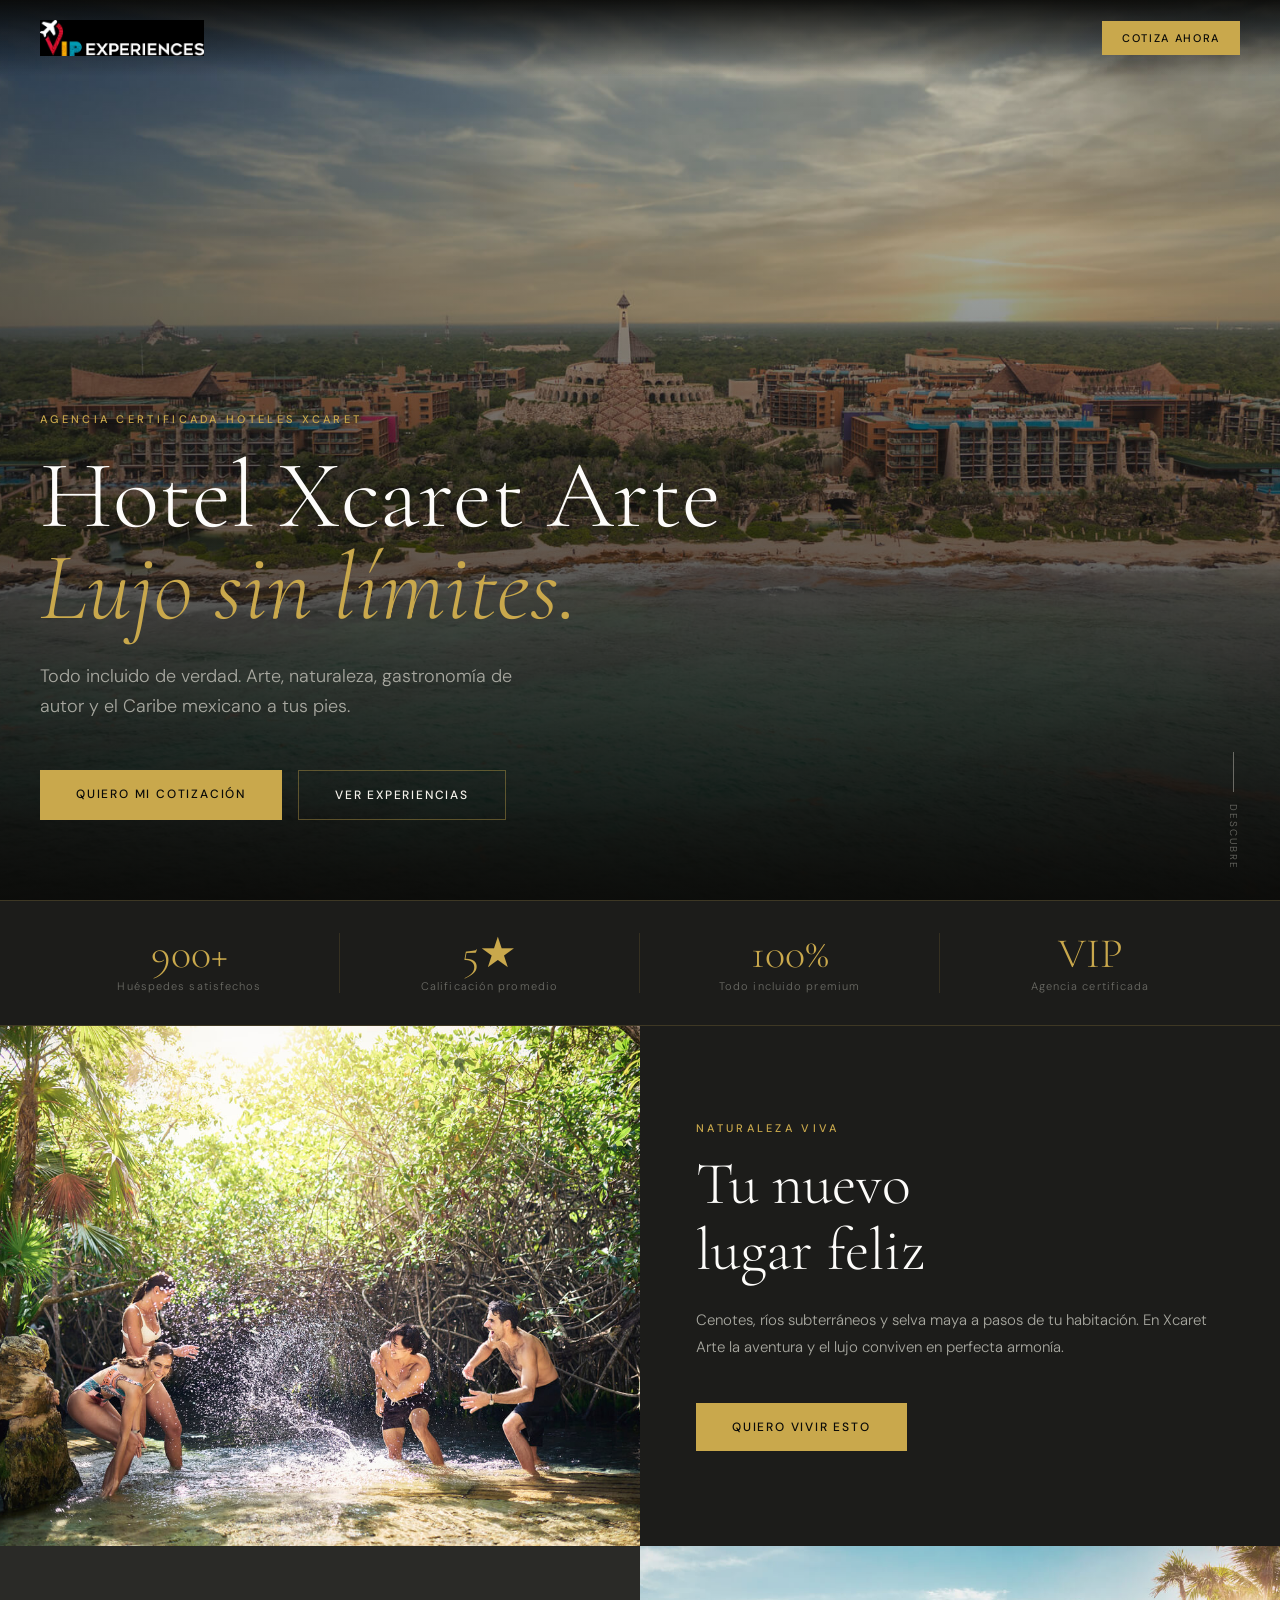
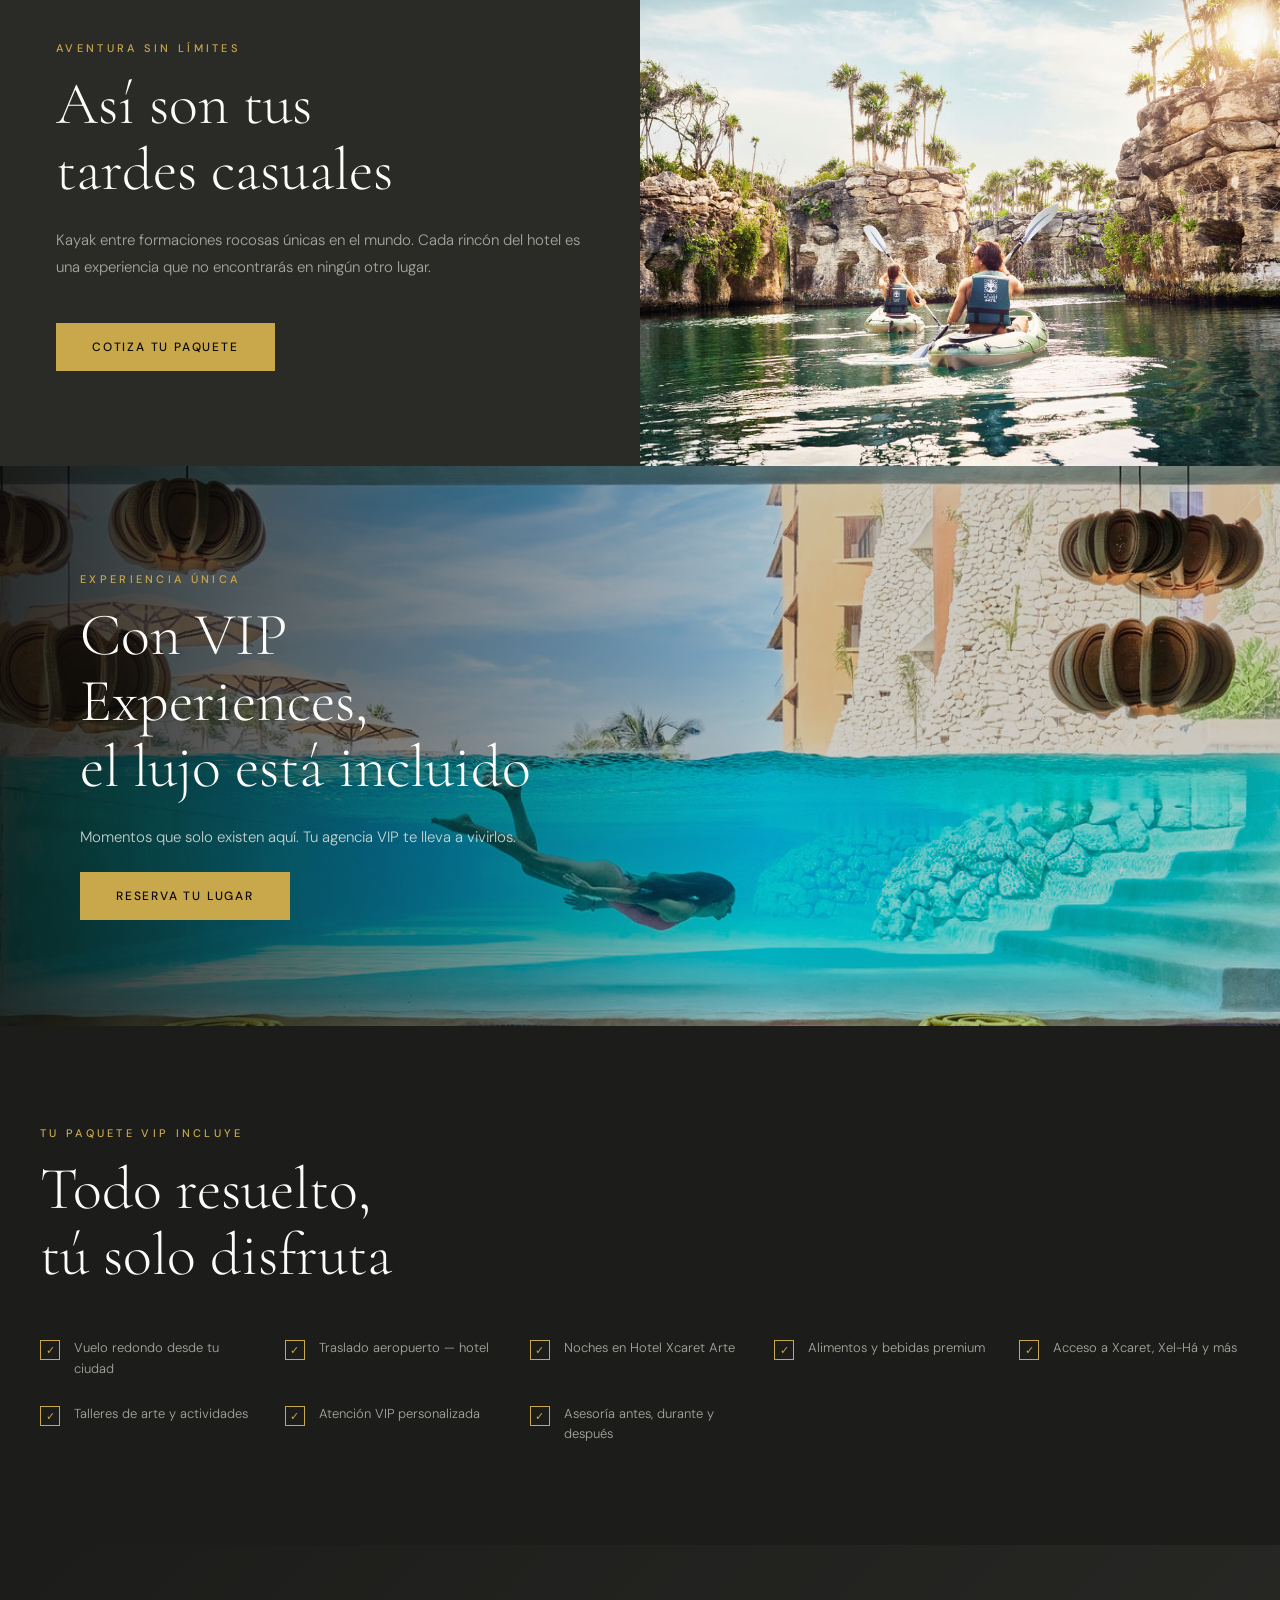
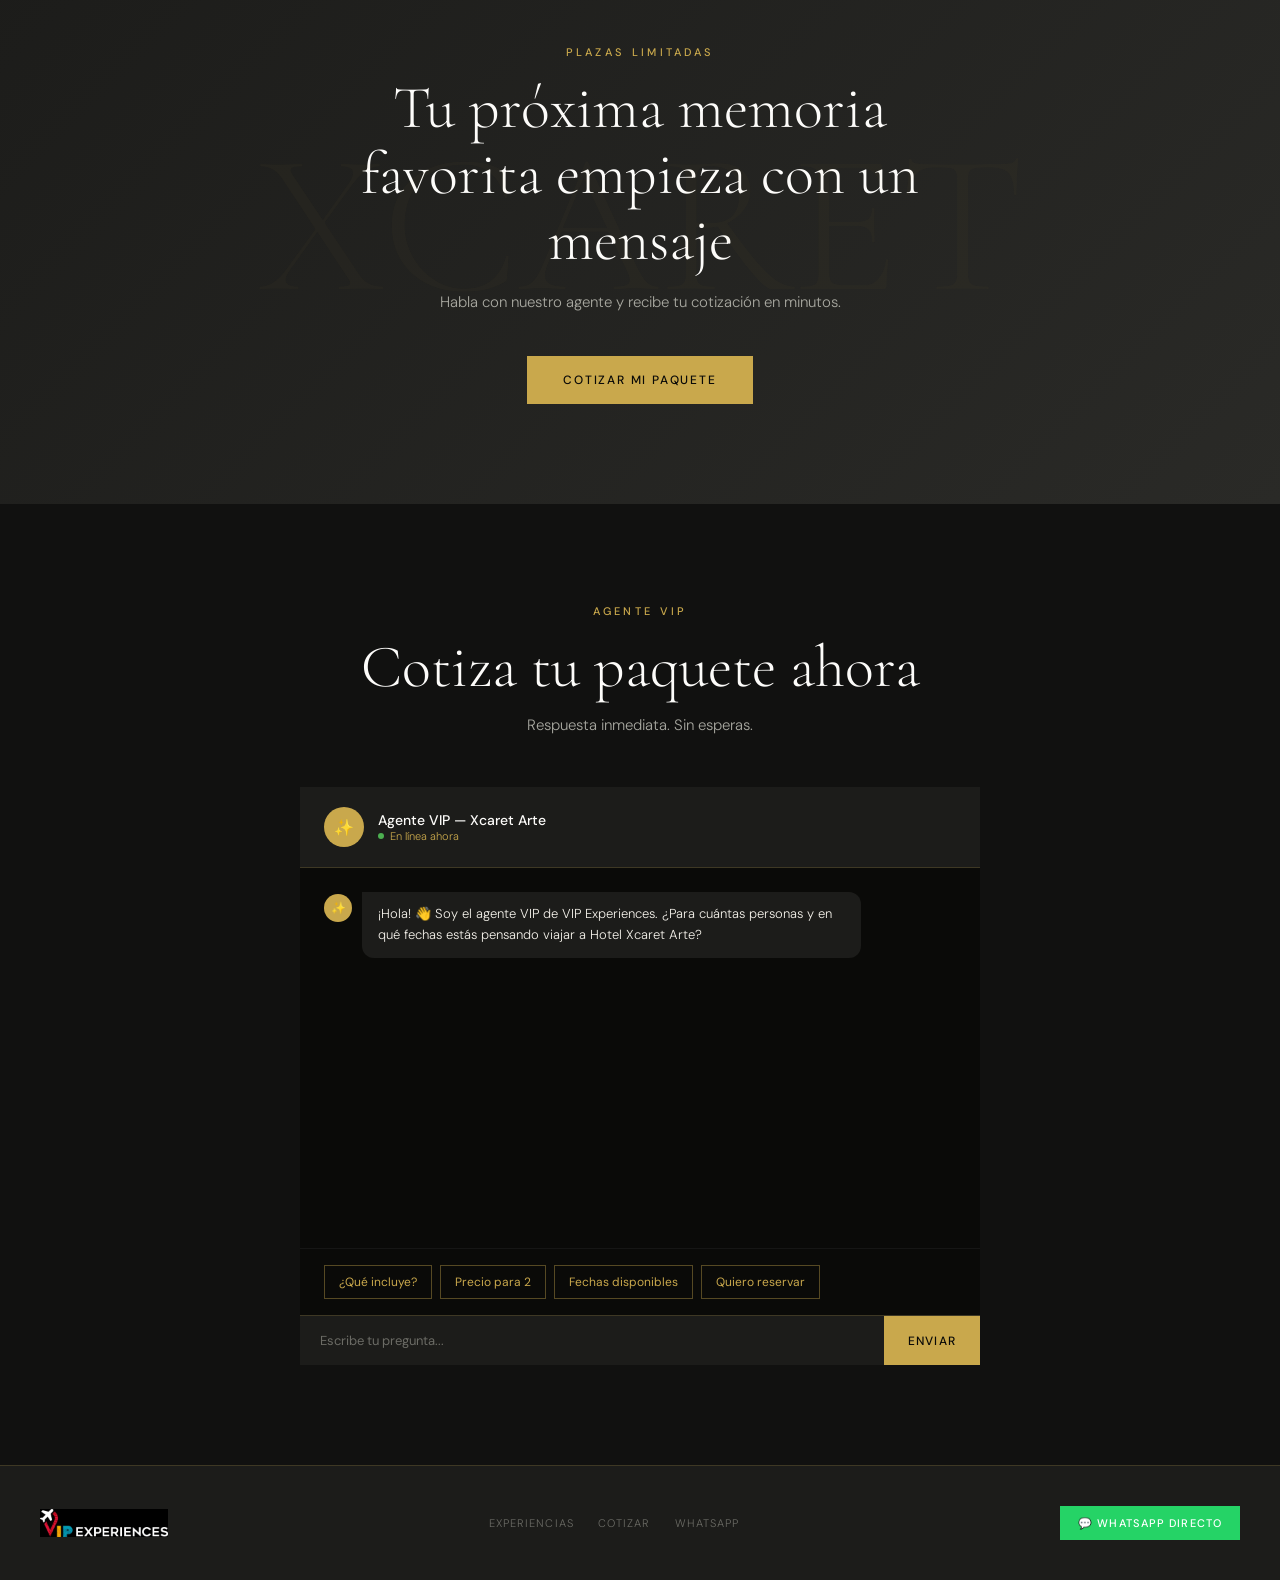
==== xcaret-arte-landing.html @ 314c7912 "Add files via upload" ====
<!DOCTYPE html>
<html lang="es">
<head>
<meta charset="UTF-8">
<meta name="viewport" content="width=device-width, initial-scale=1.0">
<title>Hotel Xcaret Arte — VIP Experiences</title>
<link href="https://fonts.googleapis.com/css2?family=Cormorant+Garamond:ital,wght@0,300;0,400;0,600;1,300;1,400&family=DM+Sans:wght@300;400;500&display=swap" rel="stylesheet">
<style>
  :root {
    --gold:#C9A84C; --gold-light:#E8D5A3; --obsidian:#0A0A08;
    --ink:#111110; --stone:#1C1C1A; --ash:#2A2A27;
    --fog:#6B6B65; --mist:#A8A8A0; --cream:#F5F2EB; --white:#FDFCFA;
  }
  *{margin:0;padding:0;box-sizing:border-box;}
  html{scroll-behavior:smooth;}
  body{background:var(--obsidian);color:var(--cream);font-family:'DM Sans',sans-serif;font-weight:300;overflow-x:hidden;}

  nav{position:fixed;top:0;left:0;right:0;z-index:100;display:flex;align-items:center;justify-content:space-between;padding:20px 40px;background:linear-gradient(to bottom,rgba(10,10,8,0.95),transparent);}
  .nav-cta{font-size:11px;font-weight:500;letter-spacing:0.15em;text-transform:uppercase;color:var(--obsidian);background:var(--gold);padding:10px 20px;border:none;cursor:pointer;transition:all 0.3s;text-decoration:none;display:inline-block;}
  .nav-cta:hover{background:var(--gold-light);}

  /* HERO — Hero.jpg */
  .hero{
    min-height:100vh;display:flex;flex-direction:column;justify-content:flex-end;
    padding:0 40px 80px;position:relative;overflow:hidden;
    background:linear-gradient(to top,rgba(10,10,8,0.97) 0%,rgba(10,10,8,0.45) 55%,rgba(10,10,8,0.15) 100%),
    url('[data-uri]') center/cover no-repeat;
  }
  .hero-eyebrow{font-size:11px;font-weight:500;letter-spacing:0.3em;text-transform:uppercase;color:var(--gold);margin-bottom:24px;opacity:0;animation:fadeUp 1s 0.3s forwards;}
  .hero-title{font-family:'Cormorant Garamond',serif;font-size:clamp(52px,9vw,96px);font-weight:300;line-height:0.95;color:var(--white);opacity:0;animation:fadeUp 1s 0.5s forwards;}
  .hero-title em{font-style:italic;color:var(--gold);display:block;}
  .hero-subtitle{font-size:clamp(14px,2vw,18px);font-weight:300;color:var(--mist);max-width:480px;line-height:1.7;margin:28px 0 48px;opacity:0;animation:fadeUp 1s 0.7s forwards;}
  .hero-actions{display:flex;gap:16px;flex-wrap:wrap;opacity:0;animation:fadeUp 1s 0.9s forwards;}
  .btn-primary{background:var(--gold);color:var(--obsidian);padding:16px 36px;font-size:12px;font-weight:500;letter-spacing:0.15em;text-transform:uppercase;border:none;cursor:pointer;transition:all 0.3s;text-decoration:none;display:inline-block;}
  .btn-primary:hover{background:var(--gold-light);transform:translateY(-2px);}
  .btn-ghost{background:transparent;color:var(--cream);padding:16px 36px;font-size:12px;font-weight:500;letter-spacing:0.15em;text-transform:uppercase;border:1px solid rgba(201,168,76,0.4);cursor:pointer;transition:all 0.3s;text-decoration:none;display:inline-block;}
  .btn-ghost:hover{border-color:var(--gold);color:var(--gold);}
  .hero-scroll{position:absolute;bottom:30px;right:40px;font-size:10px;letter-spacing:0.2em;text-transform:uppercase;color:var(--fog);writing-mode:vertical-rl;display:flex;align-items:center;gap:12px;}
  .hero-scroll::before{content:'';width:1px;height:40px;background:var(--fog);animation:scrollLine 2s ease-in-out infinite;}

  /* STATS */
  .stats-bar{background:var(--stone);border-top:1px solid rgba(201,168,76,0.2);border-bottom:1px solid rgba(201,168,76,0.2);padding:32px 40px;display:grid;grid-template-columns:repeat(4,1fr);}
  .stat-item{text-align:center;padding:0 20px;border-right:1px solid rgba(201,168,76,0.15);}
  .stat-item:last-child{border-right:none;}
  .stat-num{font-family:'Cormorant Garamond',serif;font-size:42px;font-weight:300;color:var(--gold);line-height:1;}
  .stat-label{font-size:11px;color:var(--fog);letter-spacing:0.1em;margin-top:4px;}

  /* SECTIONS */
  section{padding:100px 40px;}
  .section-eyebrow{font-size:11px;font-weight:500;letter-spacing:0.3em;text-transform:uppercase;color:var(--gold);margin-bottom:16px;}
  .section-title{font-family:'Cormorant Garamond',serif;font-size:clamp(36px,5vw,60px);font-weight:300;line-height:1.1;color:var(--white);margin-bottom:24px;}
  .section-body{font-size:15px;color:var(--mist);line-height:1.8;max-width:560px;}

  /* SECCIÓN 1 — amigos cenote: foto izquierda, texto derecha */
  .split-section{display:grid;grid-template-columns:1fr 1fr;gap:0;min-height:520px;}
  .split-img{overflow:hidden;}
  .split-img img{width:100%;height:100%;object-fit:cover;display:block;transition:transform 0.6s;}
  .split-img:hover img{transform:scale(1.03);}
  .split-text{background:var(--stone);display:flex;flex-direction:column;justify-content:center;padding:60px 56px;}
  .split-text.right{background:var(--ash);}

  /* SECCIÓN 2 — kayak: foto derecha, texto izquierda */
  /* SECCIÓN 3 — alberca submarina: foto full width con overlay */
  .full-photo{position:relative;height:560px;overflow:hidden;}
  .full-photo img{width:100%;height:100%;object-fit:cover;display:block;}
  .full-photo-overlay{position:absolute;inset:0;background:linear-gradient(to right,rgba(10,10,8,0.85) 0%,rgba(10,10,8,0.2) 60%);display:flex;align-items:center;padding:0 80px;}
  .full-photo-content{max-width:500px;}

  /* INCLUYE */
  .include-section{background:var(--stone);}
  .include-grid{display:grid;grid-template-columns:repeat(auto-fit,minmax(200px,1fr));gap:24px;margin-top:50px;}
  .include-item{display:flex;align-items:flex-start;gap:14px;}
  .include-check{width:20px;height:20px;min-width:20px;border:1px solid var(--gold);display:flex;align-items:center;justify-content:center;margin-top:2px;}
  .include-check::after{content:'✓';font-size:11px;color:var(--gold);}
  .include-text{font-size:13px;color:var(--mist);line-height:1.6;}

  /* CTA */
  .cta-section{text-align:center;background:linear-gradient(135deg,var(--stone),var(--ash));position:relative;overflow:hidden;}
  .cta-section::before{content:'XCARET';position:absolute;top:50%;left:50%;transform:translate(-50%,-50%);font-family:'Cormorant Garamond',serif;font-size:200px;font-weight:300;color:rgba(201,168,76,0.03);white-space:nowrap;pointer-events:none;}

  /* CHAT */
  .chat-section{background:var(--ink);}
  .chat-container{max-width:680px;margin:0 auto;}
  .chat-header{display:flex;align-items:center;gap:14px;padding:20px 24px;background:var(--stone);border-bottom:1px solid rgba(201,168,76,0.2);}
  .chat-avatar{width:40px;height:40px;border-radius:50%;background:var(--gold);display:flex;align-items:center;justify-content:center;font-size:16px;}
  .chat-agent-name{font-weight:500;font-size:14px;color:var(--white);}
  .chat-agent-status{font-size:11px;color:var(--gold);display:flex;align-items:center;gap:6px;}
  .status-dot{width:6px;height:6px;border-radius:50%;background:#4CAF50;animation:pulse 2s infinite;}
  .chat-messages{height:380px;overflow-y:auto;padding:24px;background:var(--obsidian);display:flex;flex-direction:column;gap:16px;scroll-behavior:smooth;}
  .chat-messages::-webkit-scrollbar{width:4px;}
  .chat-messages::-webkit-scrollbar-thumb{background:var(--ash);}
  .msg{display:flex;gap:10px;max-width:85%;animation:msgIn 0.3s ease-out;}
  .msg.user{align-self:flex-end;flex-direction:row-reverse;}
  .msg-avatar{width:28px;height:28px;min-width:28px;border-radius:50%;background:var(--stone);display:flex;align-items:center;justify-content:center;font-size:12px;margin-top:2px;}
  .msg.bot .msg-avatar{background:var(--gold);}
  .msg-bubble{padding:12px 16px;font-size:13px;line-height:1.6;}
  .msg.bot .msg-bubble{background:var(--stone);color:var(--cream);border-radius:0 12px 12px 12px;}
  .msg.user .msg-bubble{background:var(--gold);color:var(--obsidian);border-radius:12px 0 12px 12px;}
  .typing{display:flex;gap:4px;padding:14px 16px;background:var(--stone);border-radius:0 12px 12px 12px;align-self:flex-start;margin-left:38px;}
  .typing span{width:6px;height:6px;border-radius:50%;background:var(--fog);animation:typingDot 1.2s infinite;}
  .typing span:nth-child(2){animation-delay:0.2s;}
  .typing span:nth-child(3){animation-delay:0.4s;}
  .quick-replies{display:flex;flex-wrap:wrap;gap:8px;padding:16px 24px;background:var(--obsidian);border-top:1px solid rgba(255,255,255,0.05);}
  .quick-reply{font-size:12px;padding:8px 14px;background:transparent;color:var(--gold);border:1px solid rgba(201,168,76,0.4);cursor:pointer;transition:all 0.2s;font-family:'DM Sans',sans-serif;}
  .quick-reply:hover{background:rgba(201,168,76,0.1);border-color:var(--gold);}
  .chat-input-row{display:flex;background:var(--stone);border-top:1px solid rgba(201,168,76,0.2);}
  .chat-input{flex:1;padding:16px 20px;background:transparent;border:none;outline:none;color:var(--cream);font-size:13px;font-family:'DM Sans',sans-serif;}
  .chat-input::placeholder{color:var(--fog);}
  .chat-send{padding:16px 24px;background:var(--gold);border:none;color:var(--obsidian);cursor:pointer;font-size:12px;font-weight:500;letter-spacing:0.1em;text-transform:uppercase;transition:background 0.2s;font-family:'DM Sans',sans-serif;}
  .chat-send:hover{background:var(--gold-light);}

  footer{background:var(--stone);padding:40px;border-top:1px solid rgba(201,168,76,0.2);display:flex;align-items:center;justify-content:space-between;flex-wrap:wrap;gap:20px;}
  .footer-links{display:flex;gap:24px;flex-wrap:wrap;}
  .footer-links a{font-size:11px;color:var(--fog);text-decoration:none;letter-spacing:0.1em;text-transform:uppercase;transition:color 0.2s;}
  .footer-links a:hover{color:var(--gold);}
  .wa-btn{background:#25D366;color:white;padding:10px 18px;font-size:11px;font-weight:500;letter-spacing:0.1em;text-transform:uppercase;border:none;cursor:pointer;text-decoration:none;display:inline-block;transition:all 0.2s;}
  .wa-btn:hover{background:#20ba58;}

  @keyframes fadeUp{from{opacity:0;transform:translateY(24px)}to{opacity:1;transform:translateY(0)}}
  @keyframes scrollLine{0%,100%{transform:scaleY(1);opacity:1}50%{transform:scaleY(0.5);opacity:0.3}}
  @keyframes typingDot{0%,80%,100%{transform:translateY(0);opacity:0.4}40%{transform:translateY(-4px);opacity:1}}
  @keyframes pulse{0%,100%{opacity:1}50%{opacity:0.4}}
  @keyframes msgIn{from{opacity:0;transform:translateY(8px)}to{opacity:1;transform:translateY(0)}}

  @media(max-width:768px){
    nav{padding:16px 20px;}
    .hero{padding:0 20px 60px;}
    section{padding:70px 20px;}
    .stats-bar{grid-template-columns:repeat(2,1fr);padding:24px 20px;}
    .split-section{grid-template-columns:1fr;}
    .split-text{padding:40px 28px;}
    .full-photo{height:420px;}
    .full-photo-overlay{padding:0 28px;}
    footer{padding:30px 20px;flex-direction:column;text-align:center;}
    .footer-links{justify-content:center;}
  }
</style>
</head>
<body>

<nav>
  <img src="[data-uri]" alt="VIP Experiences" style="height:36px;width:auto;">
  <a href="#agente" class="nav-cta">Cotiza ahora</a>
</nav>

<!-- HERO: Hero.jpg -->
<section class="hero">
  <p class="hero-eyebrow">Agencia certificada Hoteles Xcaret</p>
  <h1 class="hero-title">Hotel Xcaret Arte<br><em>Lujo sin límites.</em></h1>
  <p class="hero-subtitle">Todo incluido de verdad. Arte, naturaleza, gastronomía de autor y el Caribe mexicano a tus pies.</p>
  <div class="hero-actions">
    <a href="#agente" class="btn-primary">Quiero mi cotización</a>
    <a href="#seccion1" class="btn-ghost">Ver experiencias</a>
  </div>
  <div class="hero-scroll">Descubre</div>
</section>

<!-- STATS -->
<div class="stats-bar">
  <div class="stat-item"><div class="stat-num">900+</div><div class="stat-label">Huéspedes satisfechos</div></div>
  <div class="stat-item"><div class="stat-num">5★</div><div class="stat-label">Calificación promedio</div></div>
  <div class="stat-item"><div class="stat-num">100%</div><div class="stat-label">Todo incluido premium</div></div>
  <div class="stat-item"><div class="stat-num">VIP</div><div class="stat-label">Agencia certificada</div></div>
</div>

<!-- SECCIÓN 1: Sección_1.jpeg — amigos cenote: foto izquierda, texto derecha -->
<div id="seccion1" class="split-section">
  <div class="split-img">
    <img src="[data-uri]" alt="Naturaleza viva en Xcaret Arte">
  </div>
  <div class="split-text">
    <p class="section-eyebrow">Naturaleza viva</p>
    <h2 class="section-title">Tu nuevo<br>lugar feliz</h2>
    <p class="section-body">Cenotes, ríos subterráneos y selva maya a pasos de tu habitación. En Xcaret Arte la aventura y el lujo conviven en perfecta armonía.</p>
    <br><br>
    <a href="#agente" class="btn-primary" style="align-self:flex-start;">Quiero vivir esto</a>
  </div>
</div>

<!-- SECCIÓN 2: Seccion_2.jpeg — kayak: texto izquierda, foto derecha -->
<div class="split-section">
  <div class="split-text right">
    <p class="section-eyebrow">Aventura sin límites</p>
    <h2 class="section-title">Así son tus<br>tardes casuales</h2>
    <p class="section-body">Kayak entre formaciones rocosas únicas en el mundo. Cada rincón del hotel es una experiencia que no encontrarás en ningún otro lugar.</p>
    <br><br>
    <a href="#agente" class="btn-primary" style="align-self:flex-start;">Cotiza tu paquete</a>
  </div>
  <div class="split-img">
    <img src="[data-uri]" alt="Kayak en Xcaret Arte">
  </div>
</div>

<!-- SECCIÓN 3: Seccion_3.jpeg — alberca submarina: foto full width con texto encima -->
<div class="full-photo">
  <img src="[data-uri]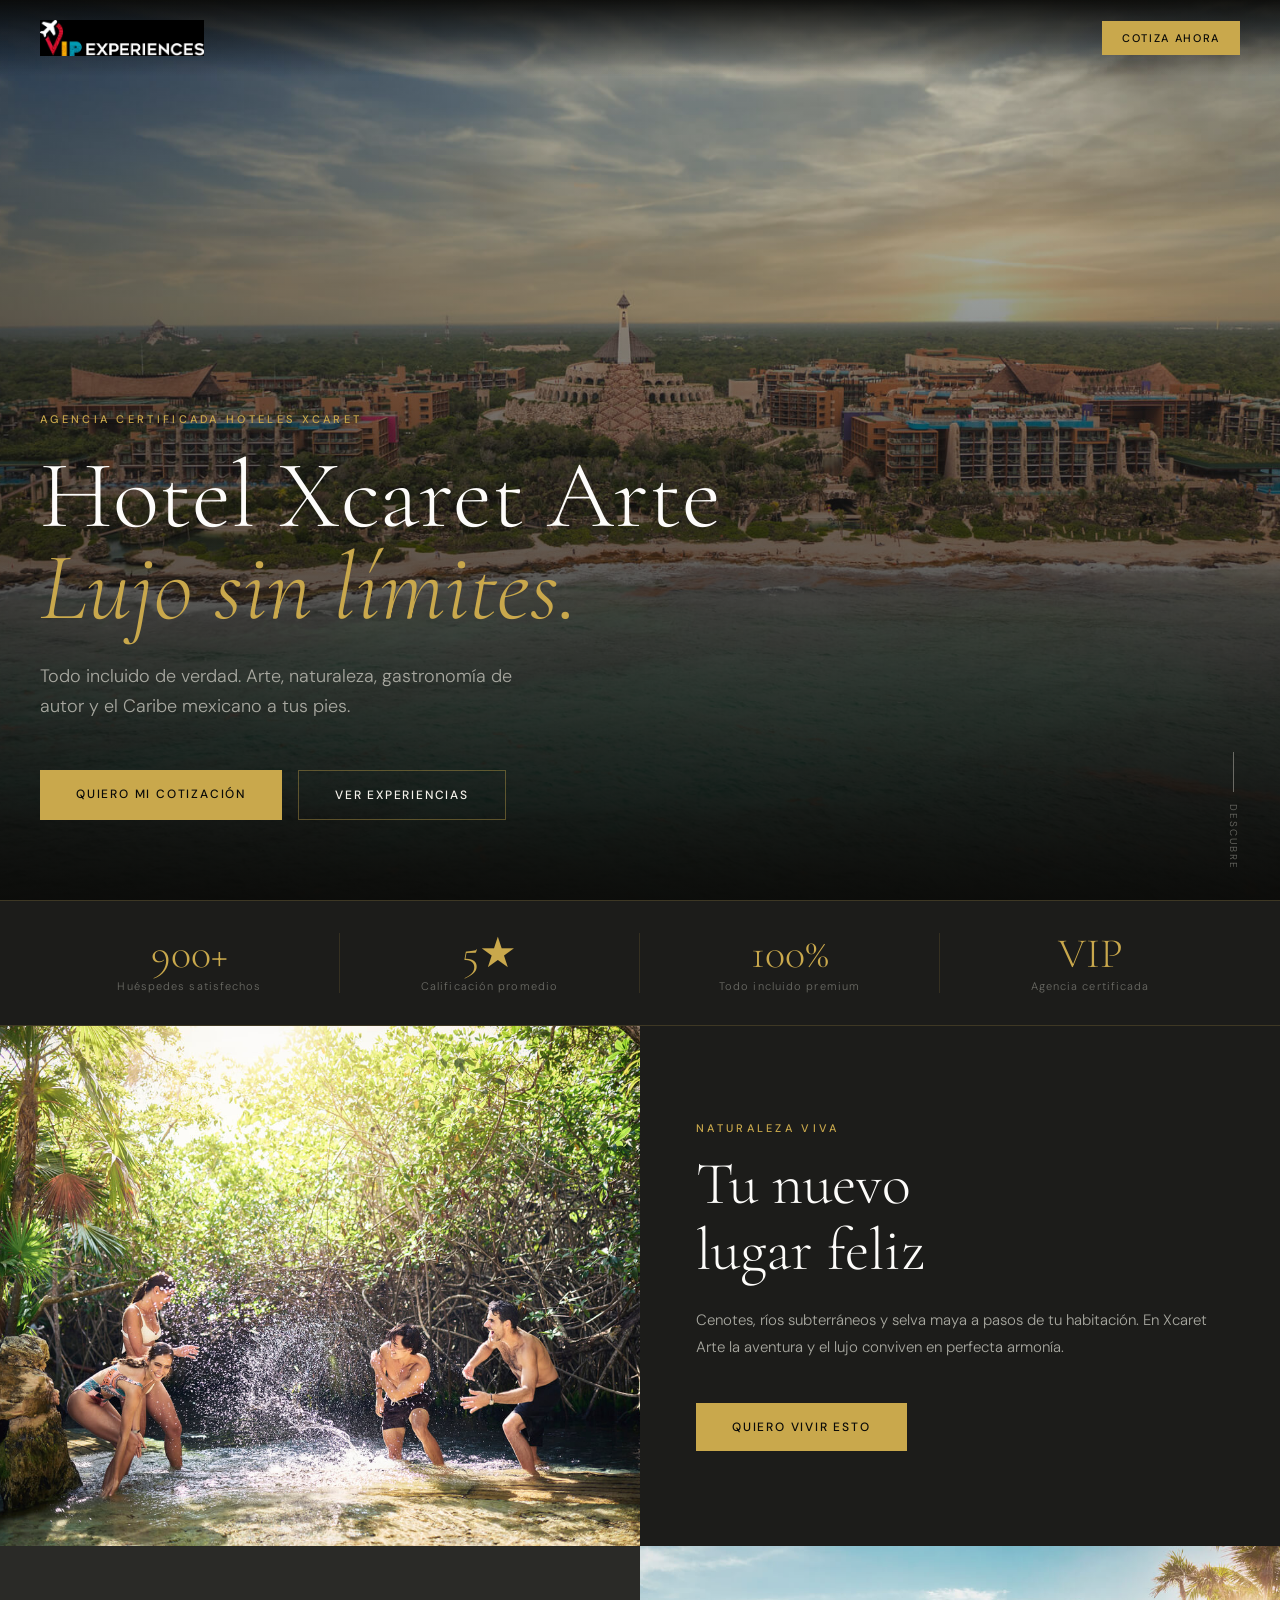
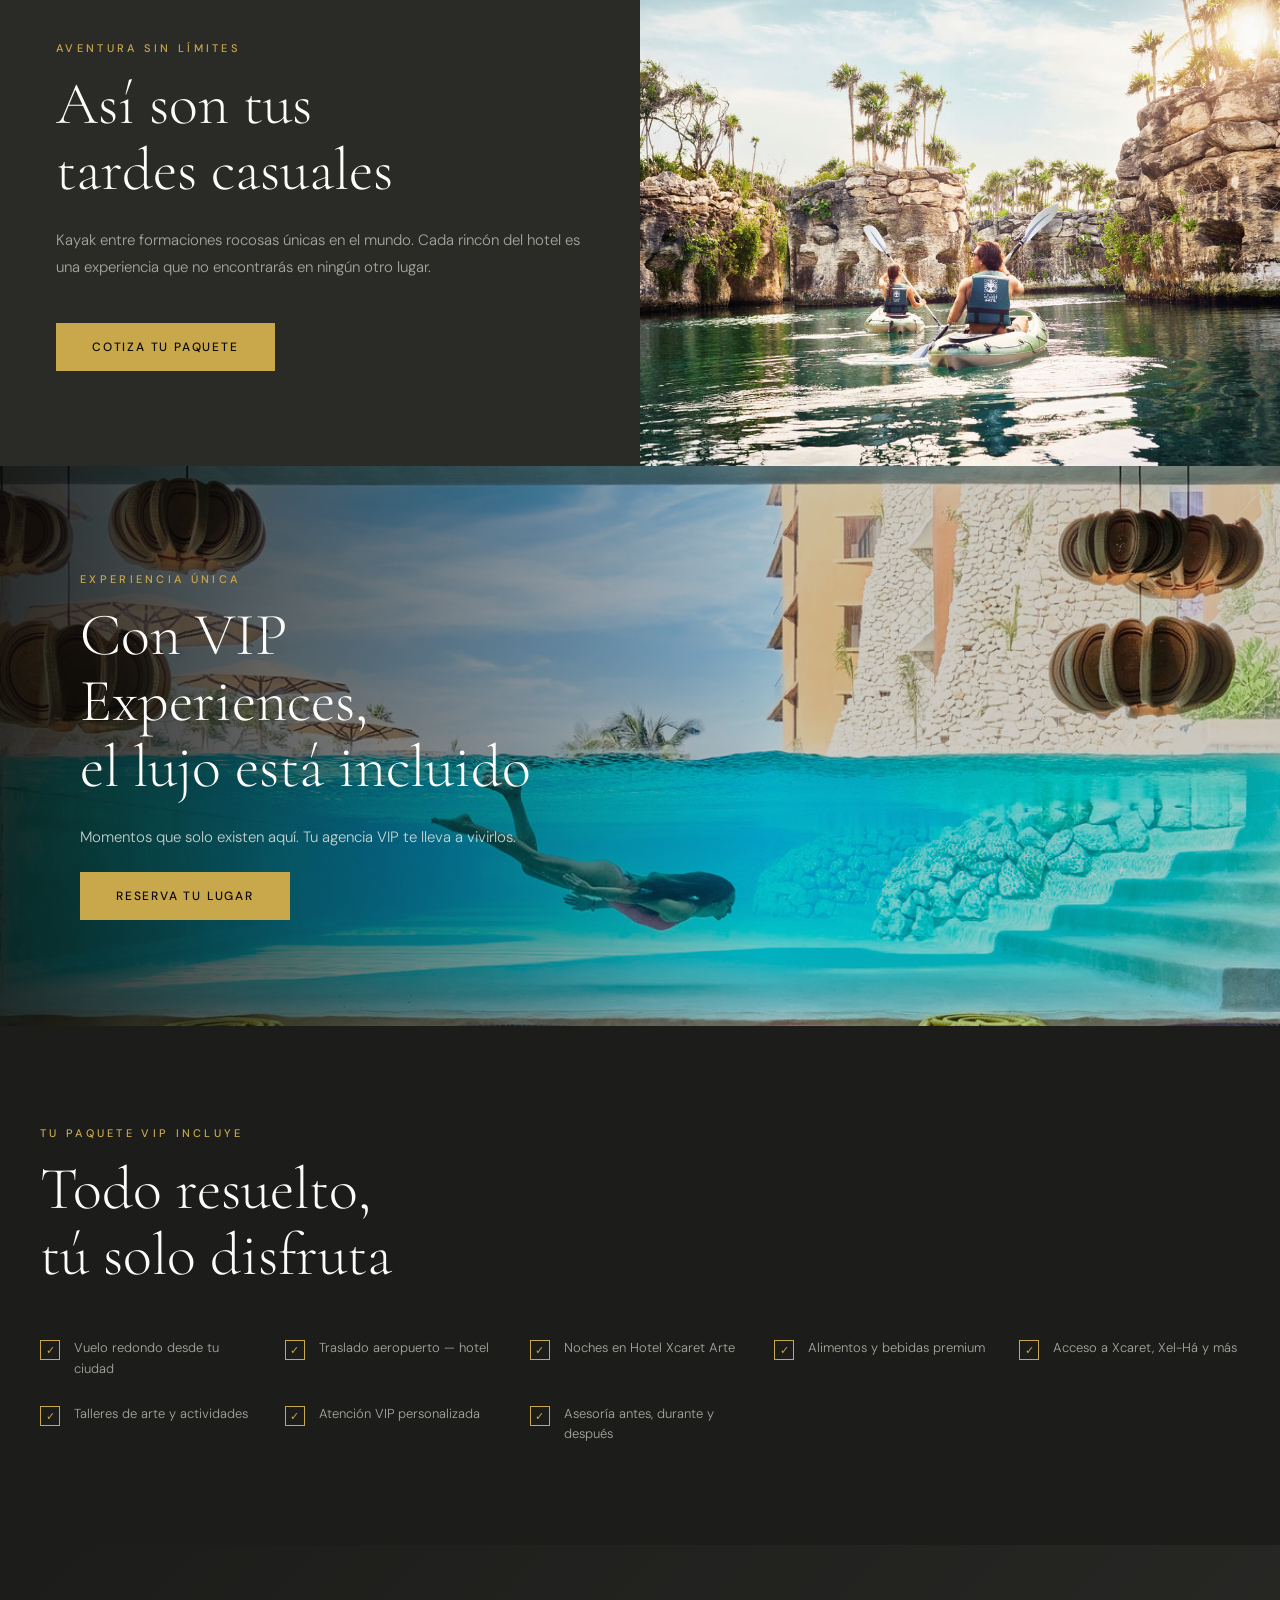
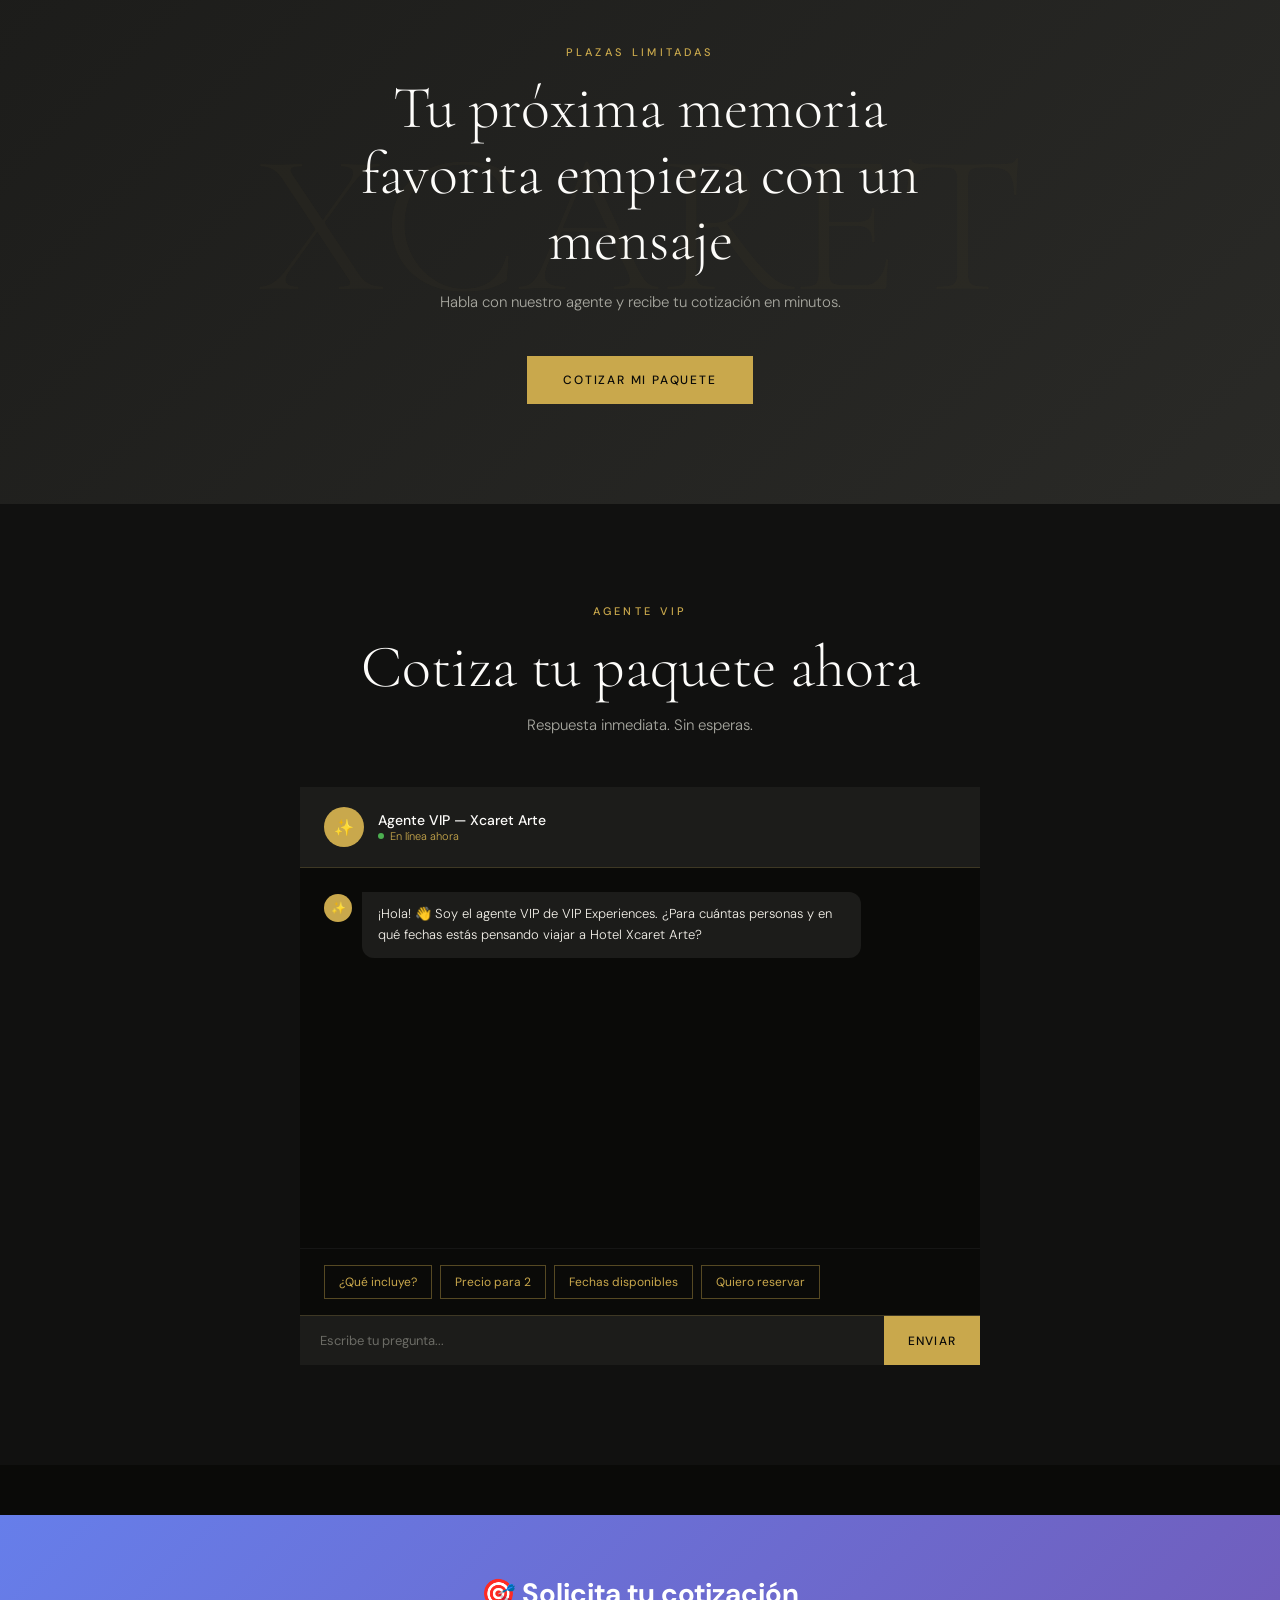
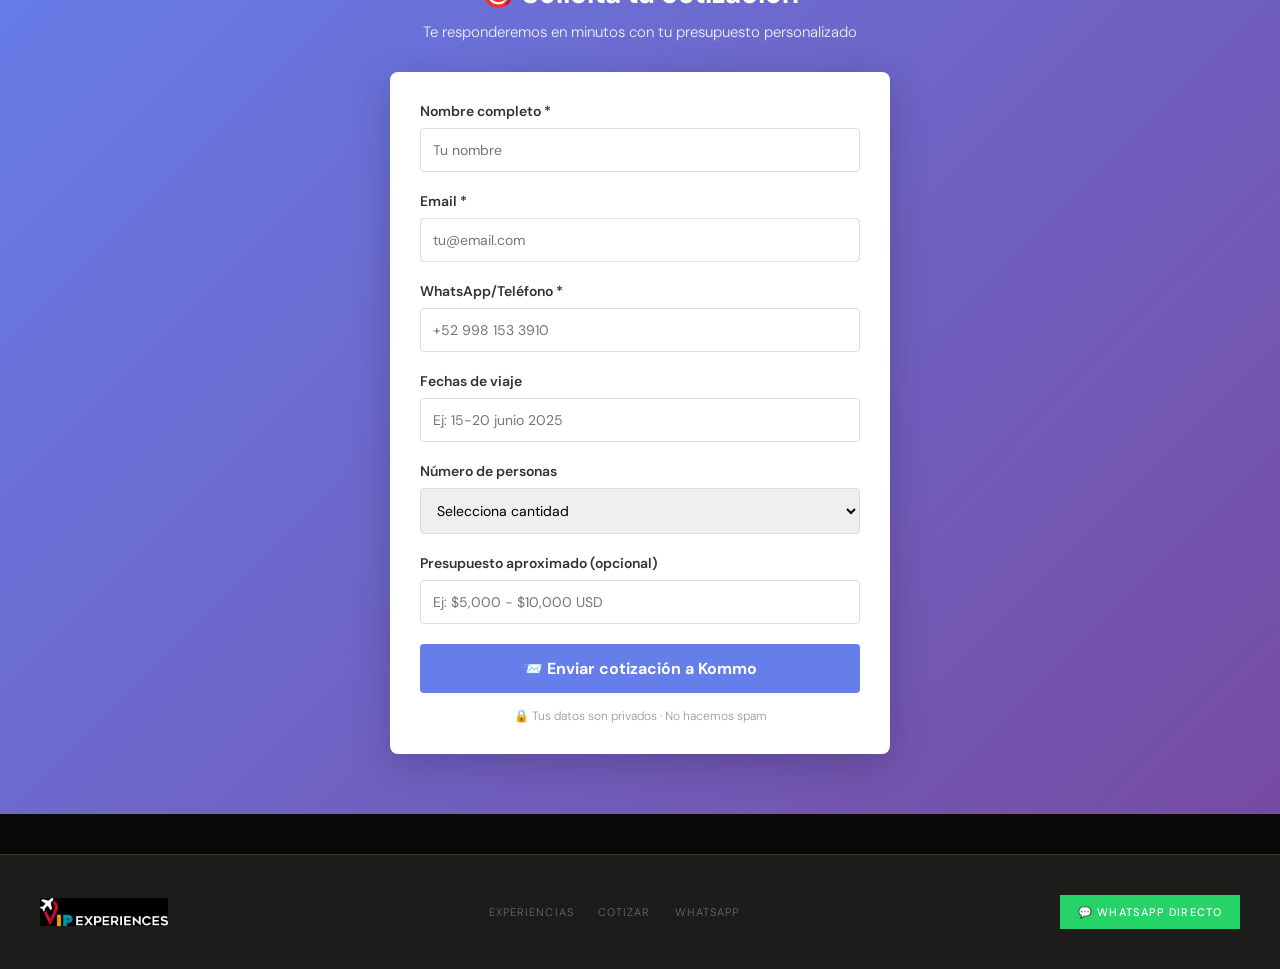
